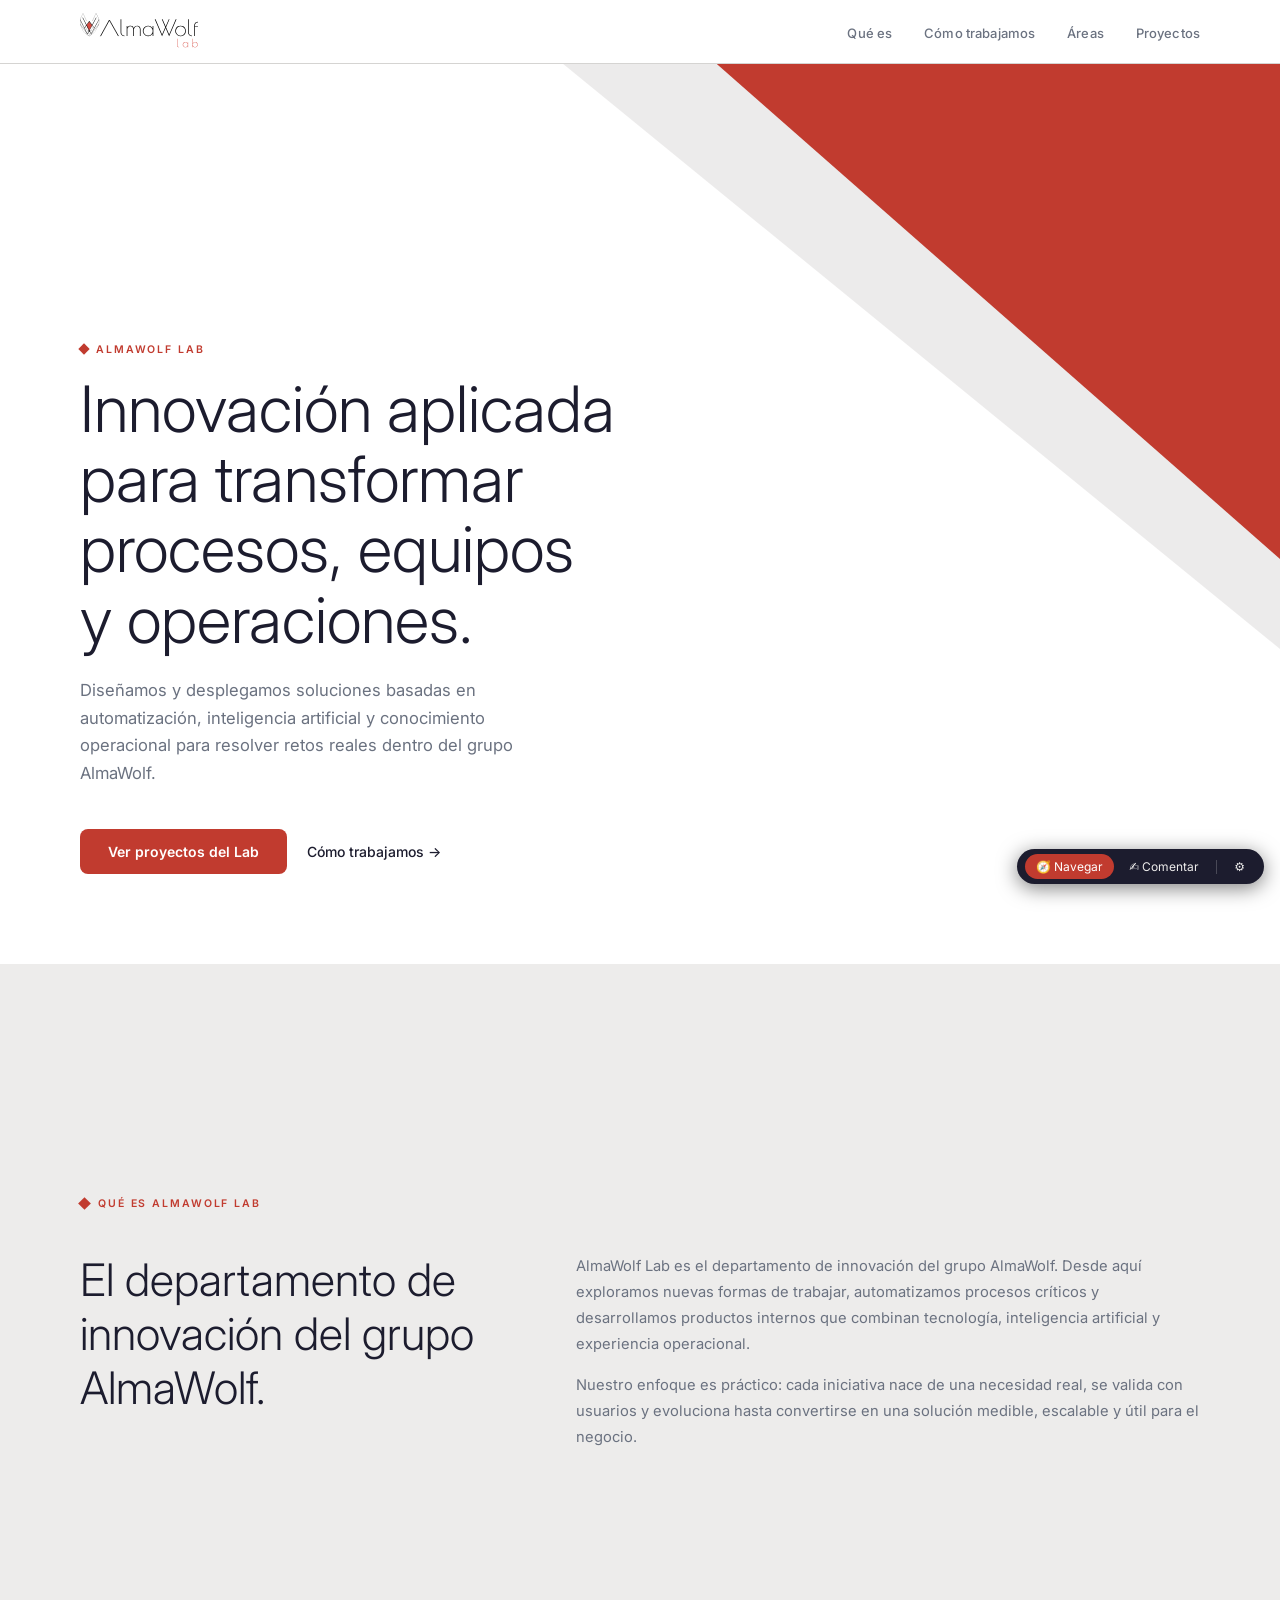
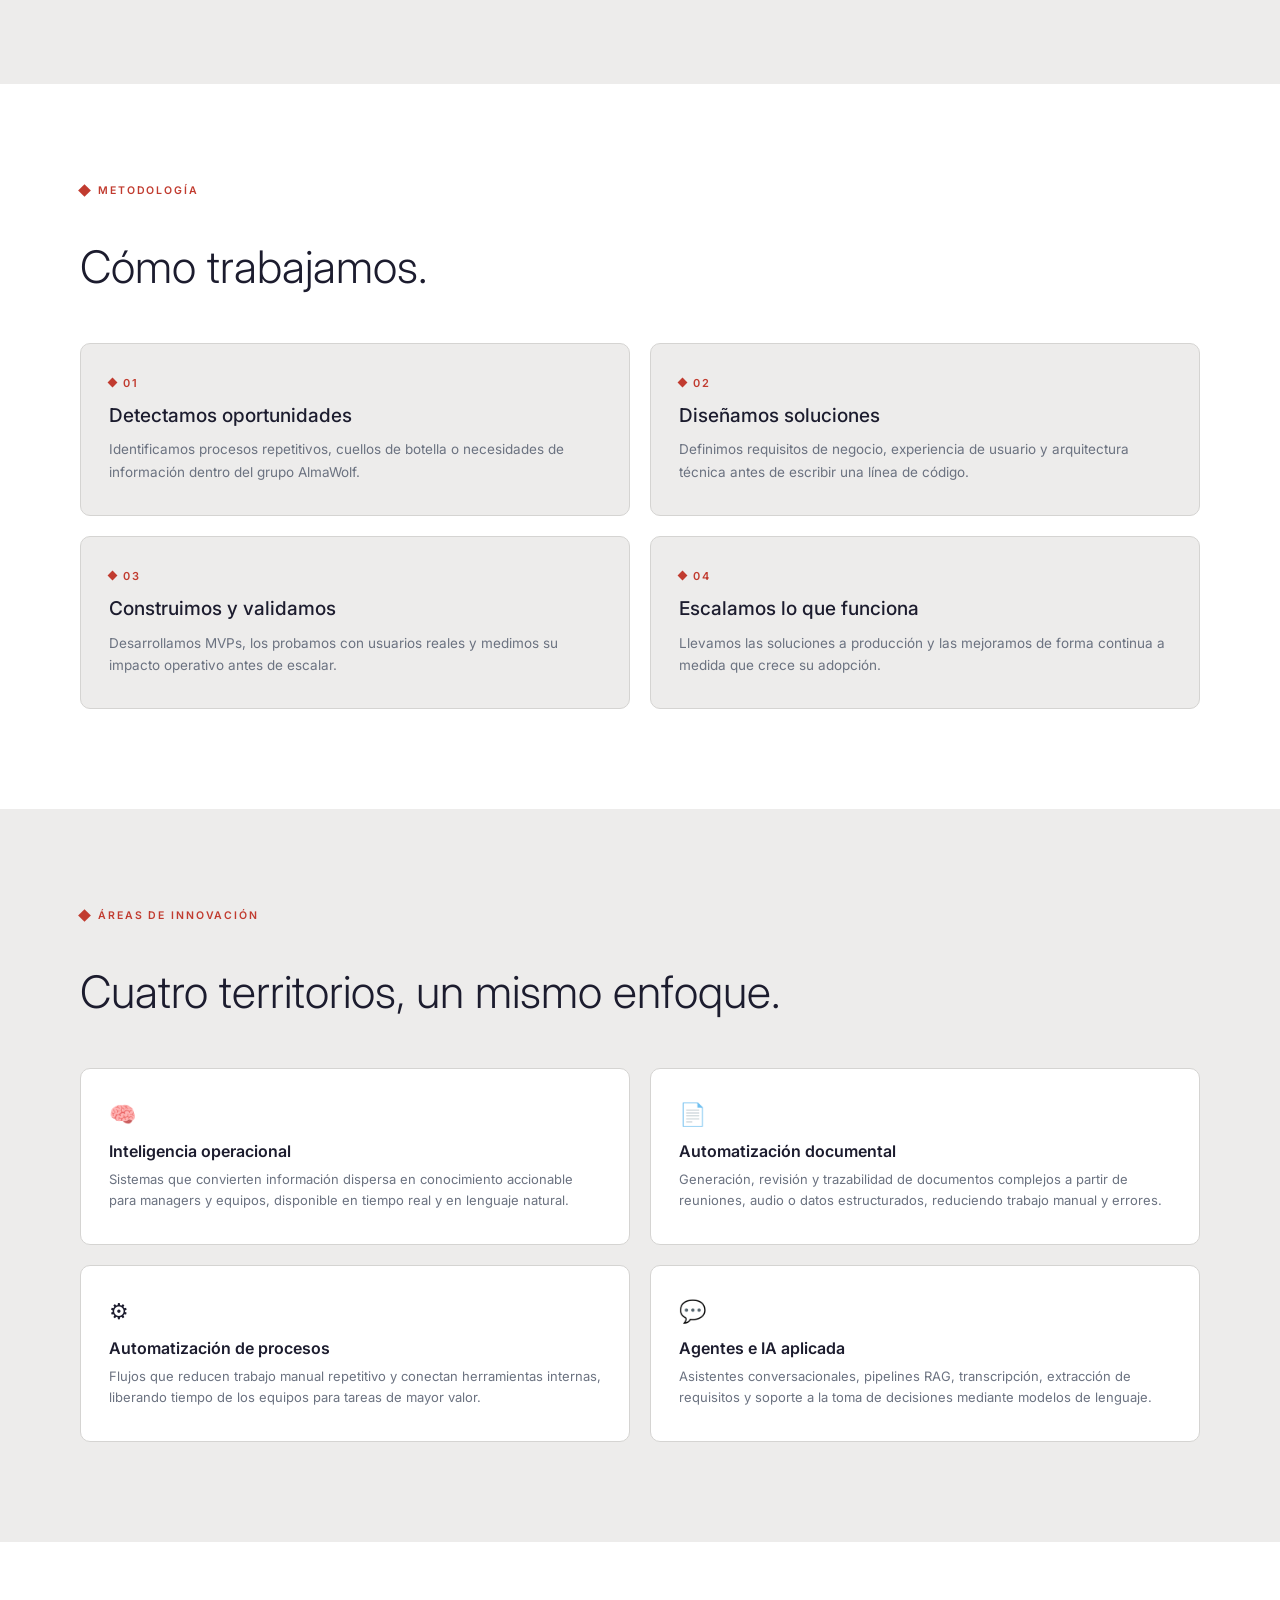
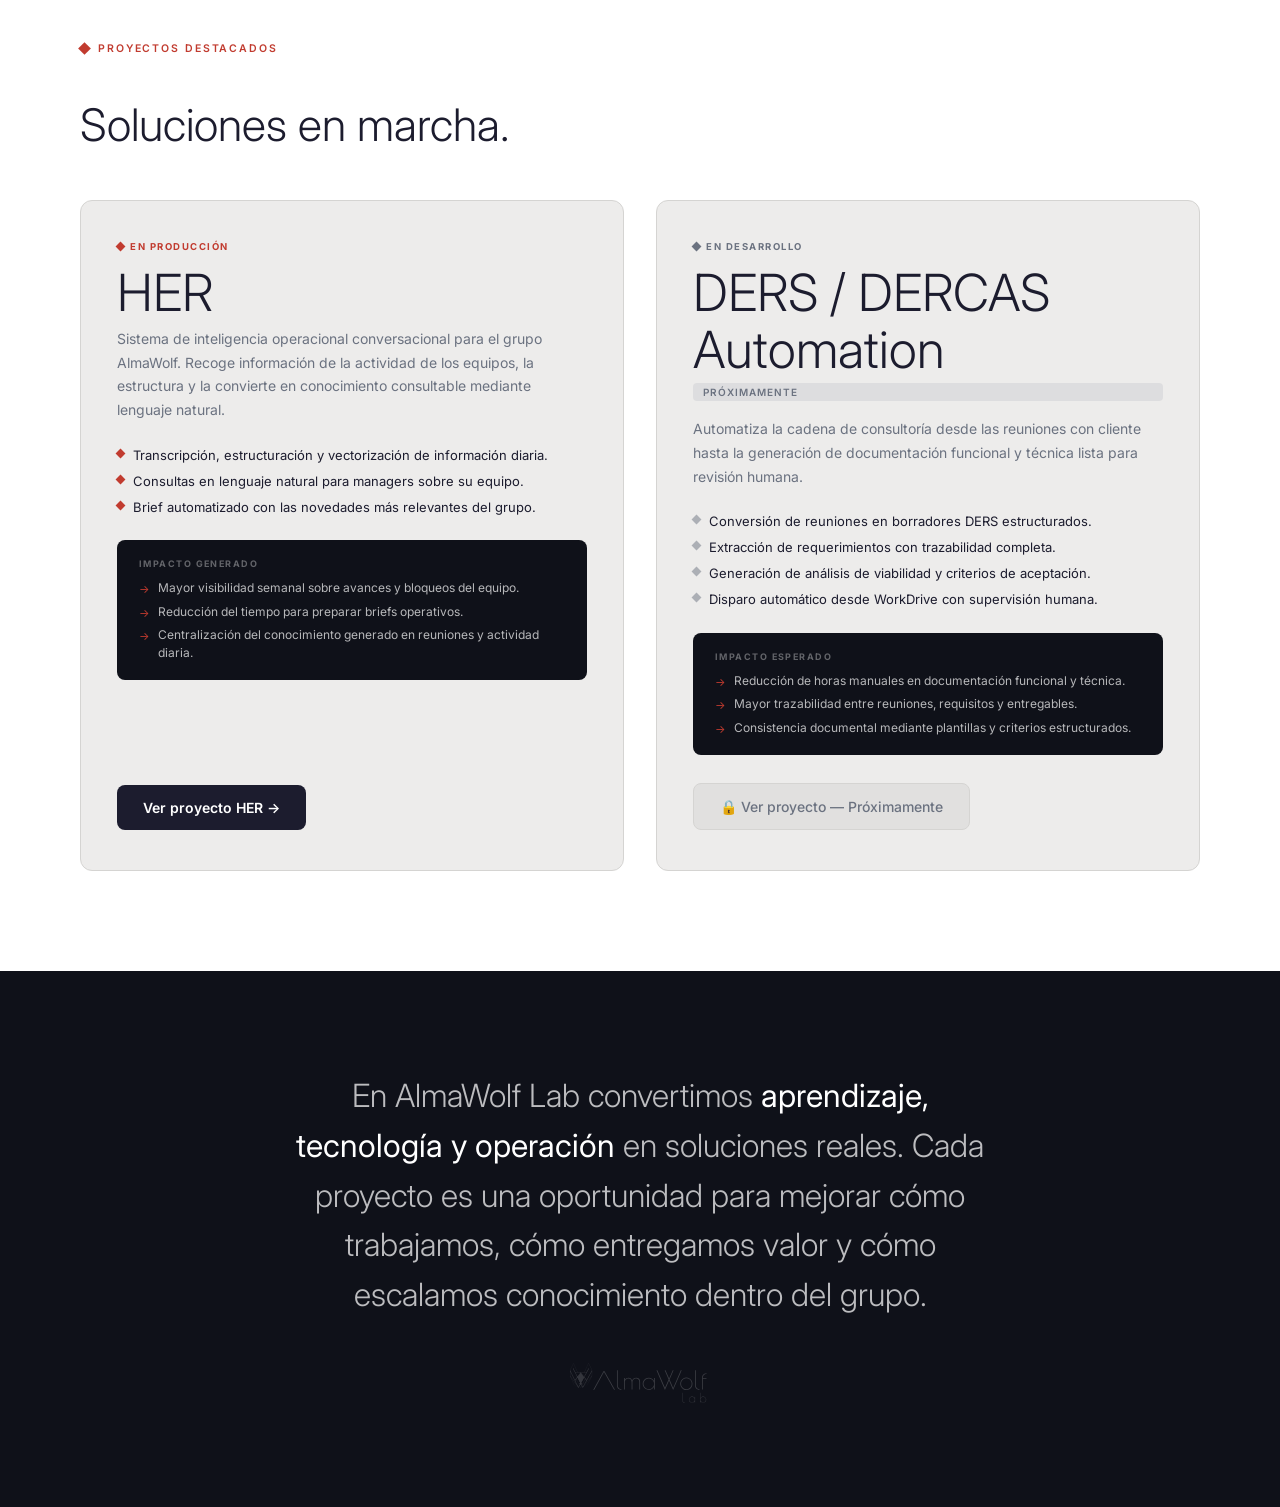
==== index.html @ f8684233 "feat: initial AlmaWolf Lab web — landing + Proyecto HER vertical Landing pública (index.html) con ga" ====
<!DOCTYPE html>
<html lang="es">
<head>
<meta charset="UTF-8">
<meta name="viewport" content="width=device-width, initial-scale=1.0">
<meta name="robots" content="noindex, nofollow">
<title>AlmaWolf Lab — Innovación aplicada, automatización e IA</title>
<meta name="description" content="AlmaWolf Lab es el espacio de innovación aplicada del grupo AlmaWolf, donde desarrollamos soluciones de automatización, inteligencia artificial e inteligencia operacional para resolver retos reales de negocio.">
<link rel="preconnect" href="https://fonts.googleapis.com">
<link rel="preconnect" href="https://fonts.gstatic.com" crossorigin>
<link href="https://fonts.googleapis.com/css2?family=Inter:wght@300;400;500;600;700;800&display=swap" rel="stylesheet">
<style>
*{margin:0;padding:0;box-sizing:border-box}
html{scroll-behavior:smooth}
:root{
  --red:#C13B2F;
  --navy:#1C1C2E;
  --bg:#EDECEB;
  --white:#FFFFFF;
  --gray:#6B7280;
  --dark:#0F1119;
  --border:#D5D4D2;
  --f:'Inter',system-ui,sans-serif;
}
body{font-family:var(--f);color:var(--navy);background:var(--white)}

/* ── NAV ── */
.site-nav{
  position:sticky;top:0;z-index:100;
  background:rgba(255,255,255,.92);backdrop-filter:blur(10px);
  -webkit-backdrop-filter:blur(10px);
  border-bottom:1px solid var(--border);
  padding:0 80px;height:64px;
  display:flex;align-items:center;justify-content:space-between;
}
.nav-brand{display:flex;align-items:center;gap:0;text-decoration:none}
.nav-links{display:flex;gap:32px;list-style:none}
.nav-links a{
  font-size:13px;color:var(--gray);text-decoration:none;
  font-weight:500;transition:color .15s;letter-spacing:.01em;
}
.nav-links a:hover{color:var(--navy)}

/* ── SECTIONS BASE ── */
section{position:relative;overflow:hidden}
.bg-l{background:var(--bg)}
.bg-w{background:var(--white)}
.bg-d{background:var(--dark)}

/* ── SECTION LABEL ── */
.sec-lbl{
  display:flex;align-items:center;gap:9px;
  font-size:10.5px;font-weight:600;letter-spacing:.18em;
  text-transform:uppercase;color:var(--red);margin-bottom:44px;
}
.sec-lbl .d{width:9px;height:9px;background:var(--red);transform:rotate(45deg);flex-shrink:0}
.sec-lbl.plain{color:var(--gray)}
.sec-lbl.plain .d{background:var(--gray)}

/* ── HERO ── */
#hero{
  height:100vh;min-height:640px;background:var(--white);
  display:flex;flex-direction:column;justify-content:flex-end;
  padding:0 0 90px 80px;
}
.hero-bg{position:absolute;inset:0;pointer-events:none;overflow:hidden}
.port-red{
  position:absolute;top:0;right:0;width:44%;height:55%;
  background:var(--red);clip-path:polygon(100% 0,0 0,100% 100%);
}
.port-gray{
  position:absolute;top:0;right:0;width:56%;height:65%;
  background:#C8C7C5;opacity:.35;clip-path:polygon(100% 0,0 0,100% 100%);
}
.hero-content{position:relative;z-index:1;max-width:640px}
.hero-pre{
  display:flex;align-items:center;gap:8px;
  font-size:10.5px;font-weight:600;letter-spacing:.18em;
  text-transform:uppercase;color:var(--red);margin-bottom:18px;
}
.hero-pre .d{width:8px;height:8px;background:var(--red);transform:rotate(45deg)}
.hero-title{
  font-size:clamp(36px,5vw,72px);font-weight:300;color:var(--navy);
  line-height:1.1;margin-bottom:22px;
}
.hero-body{
  font-size:clamp(14px,1.3vw,17px);color:var(--gray);
  line-height:1.65;max-width:500px;margin-bottom:42px;
}
.hero-ctas{display:flex;gap:20px;align-items:center;flex-wrap:wrap}
.btn-primary{
  background:var(--red);color:#fff;border:none;border-radius:8px;
  padding:14px 28px;font-size:14px;font-weight:600;cursor:pointer;
  font-family:var(--f);text-decoration:none;transition:filter .15s;
  display:inline-block;
}
.btn-primary:hover{filter:brightness(1.1)}
.btn-secondary{
  font-size:14px;color:var(--navy);text-decoration:none;font-weight:500;
  transition:color .15s;
}
.btn-secondary:hover{color:var(--red)}

/* ── QUÉ ES ── */
#que-es{padding:100px 80px;min-height:80vh;display:flex;flex-direction:column;justify-content:center}
.two-col{display:grid;grid-template-columns:2fr 3fr;gap:80px;align-items:start}
.col-h{font-size:clamp(28px,3.5vw,50px);font-weight:300;line-height:1.2;color:var(--navy)}
.col-body{font-size:clamp(14px,1.15vw,16px);color:var(--gray);line-height:1.75}
.col-body p+p{margin-top:16px}

/* ── CÓMO ── */
#como{padding:100px 80px;min-height:80vh;display:flex;flex-direction:column;justify-content:center}
.section-title{font-size:clamp(28px,3.5vw,50px);font-weight:300;line-height:1.2;color:var(--navy);margin-bottom:48px}
.steps-grid{display:grid;grid-template-columns:1fr 1fr;gap:20px}
.step{background:var(--bg);border-radius:10px;padding:32px 28px;border:1px solid var(--border)}
.step-n{
  font-size:11px;font-weight:600;letter-spacing:.15em;color:var(--red);
  margin-bottom:14px;display:flex;align-items:center;gap:7px;
}
.step-n .d{width:7px;height:7px;background:var(--red);transform:rotate(45deg)}
.step-title{font-size:19px;font-weight:500;color:var(--navy);margin-bottom:10px;line-height:1.3}
.step-body{font-size:13.5px;color:var(--gray);line-height:1.65}

/* ── ÁREAS ── */
#areas{padding:100px 80px;min-height:80vh;display:flex;flex-direction:column;justify-content:center}
.areas-grid{display:grid;grid-template-columns:1fr 1fr;gap:20px}
.area-card{background:var(--white);border-radius:10px;padding:32px 28px;border:1px solid var(--border)}
.area-icon{font-size:22px;margin-bottom:14px;display:block}
.area-title{font-size:16px;font-weight:600;color:var(--navy);margin-bottom:8px}
.area-body{font-size:13px;color:var(--gray);line-height:1.65}

/* ── PROYECTOS ── */
#proyectos{padding:100px 80px;min-height:80vh;display:flex;flex-direction:column;justify-content:center}
.proj-grid{display:grid;grid-template-columns:1fr 1fr;gap:32px}
.proj-card{
  background:var(--bg);border-radius:12px;padding:40px 36px;
  border:1px solid var(--border);display:flex;flex-direction:column;
}
.proj-badge{
  display:inline-flex;align-items:center;gap:6px;
  font-size:9.5px;letter-spacing:.16em;text-transform:uppercase;
  font-weight:700;color:var(--red);margin-bottom:12px;
}
.proj-badge .d{width:7px;height:7px;background:var(--red);transform:rotate(45deg)}
.proj-badge.soon{color:var(--gray)}
.proj-badge.soon .d{background:var(--gray)}
.proj-name{font-size:clamp(30px,4vw,52px);font-weight:300;color:var(--navy);line-height:1.1;margin-bottom:6px}
.proj-soon-pill{
  display:inline-block;background:rgba(107,114,128,.12);
  border-radius:4px;padding:3px 10px;font-size:10px;letter-spacing:.1em;
  text-transform:uppercase;color:var(--gray);font-weight:600;
  margin-bottom:16px;
}
.proj-desc{font-size:14px;color:var(--gray);line-height:1.7;margin-bottom:24px}
.proj-pts{list-style:none;margin-bottom:24px;display:flex;flex-direction:column;gap:7px}
.proj-pts li{
  display:flex;align-items:flex-start;gap:9px;
  font-size:13px;color:var(--navy);line-height:1.45;
}
.proj-pts li::before{
  content:'';display:block;width:7px;height:7px;min-width:7px;
  background:var(--red);transform:rotate(45deg);margin-top:4px;
}
.proj-pts.gray li::before{background:rgba(107,114,128,.5)}
.proj-impact{
  background:var(--dark);border-radius:8px;padding:18px 22px;margin-bottom:28px;
}
.proj-impact-lbl{
  font-size:9px;letter-spacing:.16em;text-transform:uppercase;
  color:rgba(255,255,255,.35);font-weight:700;margin-bottom:10px;
}
.proj-impact ul{list-style:none;display:flex;flex-direction:column;gap:5px}
.proj-impact li{
  font-size:12px;color:rgba(255,255,255,.7);line-height:1.5;
  display:flex;gap:8px;align-items:flex-start;
}
.proj-impact li::before{content:'→';color:var(--red);flex-shrink:0;font-size:11px;margin-top:2px}
.proj-cta{margin-top:auto}
.proj-btn{
  display:inline-block;background:var(--navy);color:#fff;
  text-decoration:none;border-radius:8px;padding:14px 26px;
  font-size:14px;font-weight:600;transition:background .15s;
}
.proj-btn:hover{background:var(--red)}
.proj-btn-soon{
  display:inline-flex;align-items:center;gap:8px;
  background:rgba(0,0,0,.05);border-radius:8px;padding:14px 26px;
  font-size:14px;color:var(--gray);font-weight:500;cursor:default;
  border:1px solid var(--border);
}

/* ── CIERRE ── */
#cierre{
  padding:100px 120px;min-height:50vh;
  display:flex;flex-direction:column;
  align-items:center;justify-content:center;text-align:center;
}
.cierre-body{
  font-size:clamp(18px,2.5vw,32px);font-weight:300;
  color:rgba(255,255,255,.72);line-height:1.55;max-width:720px;
  margin-bottom:44px;
}
.cierre-body strong{color:#fff;font-weight:400}
</style>
</head>
<body>

<div id="content">

  <!-- NAV -->
  <nav class="site-nav">
    <a href="#hero" class="nav-brand">
      <img src="Logo-AlmawolfLab.svg" alt="AlmaWolf Lab" height="38" style="display:block">
    </a>
    <ul class="nav-links">
      <li><a href="#que-es">Qué es</a></li>
      <li><a href="#como">Cómo trabajamos</a></li>
      <li><a href="#areas">Áreas</a></li>
      <li><a href="#proyectos">Proyectos</a></li>
    </ul>
  </nav>

  <!-- ── HERO ── -->
  <section id="hero">
    <div class="hero-bg">
      <div class="port-gray"></div>
      <div class="port-red"></div>
    </div>
    <div class="hero-content">
      <div class="hero-pre">
        <span class="d"></span>
        AlmaWolf Lab
      </div>
      <h1 class="hero-title">Innovación aplicada<br>para transformar<br>procesos, equipos<br>y operaciones.</h1>
      <p class="hero-body">Diseñamos y desplegamos soluciones basadas en automatización, inteligencia artificial y conocimiento operacional para resolver retos reales dentro del grupo AlmaWolf.</p>
      <div class="hero-ctas">
        <a href="#proyectos" class="btn-primary">Ver proyectos del Lab</a>
        <a href="#como" class="btn-secondary">Cómo trabajamos →</a>
      </div>
    </div>
  </section>

  <!-- ── QUÉ ES ── -->
  <section id="que-es" class="bg-l">
    <div class="sec-lbl"><span class="d"></span>Qué es AlmaWolf Lab</div>
    <div class="two-col">
      <div>
        <h2 class="col-h">El departamento de innovación del grupo AlmaWolf.</h2>
      </div>
      <div class="col-body">
        <p>AlmaWolf Lab es el departamento de innovación del grupo AlmaWolf. Desde aquí exploramos nuevas formas de trabajar, automatizamos procesos críticos y desarrollamos productos internos que combinan tecnología, inteligencia artificial y experiencia operacional.</p>
        <p>Nuestro enfoque es práctico: cada iniciativa nace de una necesidad real, se valida con usuarios y evoluciona hasta convertirse en una solución medible, escalable y útil para el negocio.</p>
      </div>
    </div>
  </section>

  <!-- ── CÓMO TRABAJAMOS ── -->
  <section id="como" class="bg-w">
    <div class="sec-lbl"><span class="d"></span>Metodología</div>
    <h2 class="section-title">Cómo trabajamos.</h2>
    <div class="steps-grid">
      <div class="step">
        <div class="step-n"><span class="d"></span>01</div>
        <div class="step-title">Detectamos oportunidades</div>
        <div class="step-body">Identificamos procesos repetitivos, cuellos de botella o necesidades de información dentro del grupo AlmaWolf.</div>
      </div>
      <div class="step">
        <div class="step-n"><span class="d"></span>02</div>
        <div class="step-title">Diseñamos soluciones</div>
        <div class="step-body">Definimos requisitos de negocio, experiencia de usuario y arquitectura técnica antes de escribir una línea de código.</div>
      </div>
      <div class="step">
        <div class="step-n"><span class="d"></span>03</div>
        <div class="step-title">Construimos y validamos</div>
        <div class="step-body">Desarrollamos MVPs, los probamos con usuarios reales y medimos su impacto operativo antes de escalar.</div>
      </div>
      <div class="step">
        <div class="step-n"><span class="d"></span>04</div>
        <div class="step-title">Escalamos lo que funciona</div>
        <div class="step-body">Llevamos las soluciones a producción y las mejoramos de forma continua a medida que crece su adopción.</div>
      </div>
    </div>
  </section>

  <!-- ── ÁREAS ── -->
  <section id="areas" class="bg-l">
    <div class="sec-lbl"><span class="d"></span>Áreas de innovación</div>
    <h2 class="section-title">Cuatro territorios, un mismo enfoque.</h2>
    <div class="areas-grid">
      <div class="area-card">
        <span class="area-icon">🧠</span>
        <div class="area-title">Inteligencia operacional</div>
        <div class="area-body">Sistemas que convierten información dispersa en conocimiento accionable para managers y equipos, disponible en tiempo real y en lenguaje natural.</div>
      </div>
      <div class="area-card">
        <span class="area-icon">📄</span>
        <div class="area-title">Automatización documental</div>
        <div class="area-body">Generación, revisión y trazabilidad de documentos complejos a partir de reuniones, audio o datos estructurados, reduciendo trabajo manual y errores.</div>
      </div>
      <div class="area-card">
        <span class="area-icon">⚙️</span>
        <div class="area-title">Automatización de procesos</div>
        <div class="area-body">Flujos que reducen trabajo manual repetitivo y conectan herramientas internas, liberando tiempo de los equipos para tareas de mayor valor.</div>
      </div>
      <div class="area-card">
        <span class="area-icon">💬</span>
        <div class="area-title">Agentes e IA aplicada</div>
        <div class="area-body">Asistentes conversacionales, pipelines RAG, transcripción, extracción de requisitos y soporte a la toma de decisiones mediante modelos de lenguaje.</div>
      </div>
    </div>
  </section>

  <!-- ── PROYECTOS ── -->
  <section id="proyectos" class="bg-w">
    <div class="sec-lbl"><span class="d"></span>Proyectos destacados</div>
    <h2 class="section-title">Soluciones en marcha.</h2>
    <div class="proj-grid">

      <!-- HER -->
      <div class="proj-card">
        <div class="proj-badge"><span class="d"></span>En producción</div>
        <div class="proj-name">HER</div>
        <p class="proj-desc">Sistema de inteligencia operacional conversacional para el grupo AlmaWolf. Recoge información de la actividad de los equipos, la estructura y la convierte en conocimiento consultable mediante lenguaje natural.</p>
        <ul class="proj-pts">
          <li>Transcripción, estructuración y vectorización de información diaria.</li>
          <li>Consultas en lenguaje natural para managers sobre su equipo.</li>
          <li>Brief automatizado con las novedades más relevantes del grupo.</li>
        </ul>
        <div class="proj-impact">
          <div class="proj-impact-lbl">Impacto generado</div>
          <ul>
            <li>Mayor visibilidad semanal sobre avances y bloqueos del equipo.</li>
            <li>Reducción del tiempo para preparar briefs operativos.</li>
            <li>Centralización del conocimiento generado en reuniones y actividad diaria.</li>
          </ul>
        </div>
        <div class="proj-cta">
          <a href="her/index.html" class="proj-btn">Ver proyecto HER →</a>
        </div>
      </div>

      <!-- DERS / DERCAS -->
      <div class="proj-card">
        <div class="proj-badge soon"><span class="d"></span>En desarrollo</div>
        <div class="proj-name">DERS / DERCAS<br>Automation</div>
        <div class="proj-soon-pill">Próximamente</div>
        <p class="proj-desc">Automatiza la cadena de consultoría desde las reuniones con cliente hasta la generación de documentación funcional y técnica lista para revisión humana.</p>
        <ul class="proj-pts gray">
          <li>Conversión de reuniones en borradores DERS estructurados.</li>
          <li>Extracción de requerimientos con trazabilidad completa.</li>
          <li>Generación de análisis de viabilidad y criterios de aceptación.</li>
          <li>Disparo automático desde WorkDrive con supervisión humana.</li>
        </ul>
        <div class="proj-impact">
          <div class="proj-impact-lbl">Impacto esperado</div>
          <ul>
            <li>Reducción de horas manuales en documentación funcional y técnica.</li>
            <li>Mayor trazabilidad entre reuniones, requisitos y entregables.</li>
            <li>Consistencia documental mediante plantillas y criterios estructurados.</li>
          </ul>
        </div>
        <div class="proj-cta">
          <div class="proj-btn-soon">🔒 Ver proyecto — Próximamente</div>
        </div>
      </div>

    </div>
  </section>

  <!-- ── CIERRE ── -->
  <section id="cierre" class="bg-d">
    <p class="cierre-body">En AlmaWolf Lab convertimos <strong>aprendizaje, tecnología y operación</strong> en soluciones reales. Cada proyecto es una oportunidad para mejorar cómo trabajamos, cómo entregamos valor y cómo escalamos conocimiento dentro del grupo.</p>
    <img src="Logo-AlmawolfLab.svg" alt="AlmaWolf Lab" height="44" style="display:block;opacity:.18;filter:brightness(0) invert(1)">
  </section>

</div><!-- /content -->

<script>
window.WEB_REVIEW_CONFIG = {
  projectName: 'almawolf-lab',
  webhookUrl:  'https://script.google.com/macros/s/AKfycbwGmCZuXhhiIouB6WdBPIkzJzDc285nZU1WpjMD97XREULjVtYdig4VHFmfdjSSFaN8/exec',
  brandColor:  '#C13B2F'
};
</script>
<script src="web-review-mode.js"></script>
</body>
</html>
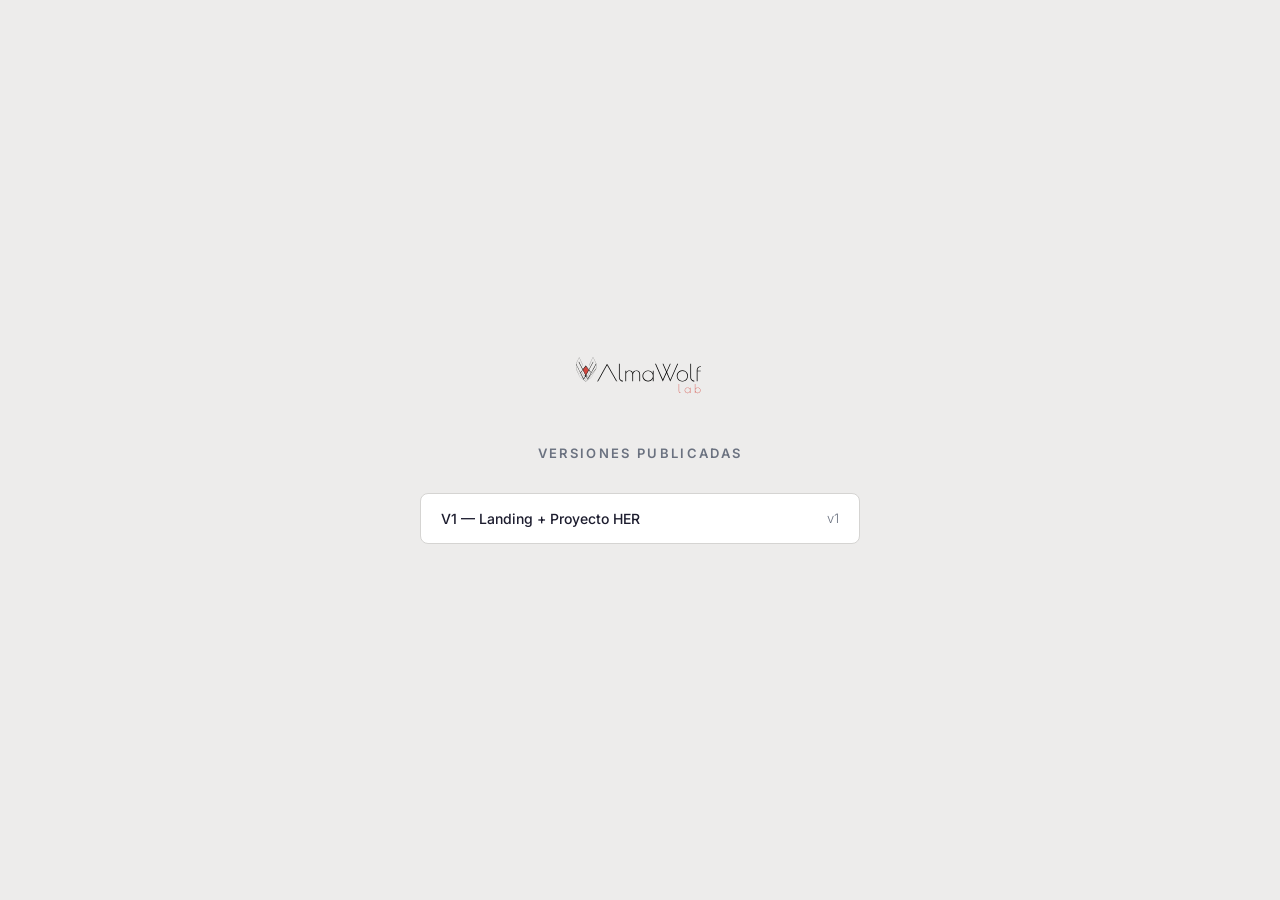
==== commit 1b4aa820: "chore: add versioning structure (v1/), README and robots.txt Moves all content to v1/ following the " ====
--- a/index.html
+++ b/index.html
@@ -4,384 +4,34 @@
 <meta charset="UTF-8">
 <meta name="viewport" content="width=device-width, initial-scale=1.0">
 <meta name="robots" content="noindex, nofollow">
-<title>AlmaWolf Lab — Innovación aplicada, automatización e IA</title>
-<meta name="description" content="AlmaWolf Lab es el espacio de innovación aplicada del grupo AlmaWolf, donde desarrollamos soluciones de automatización, inteligencia artificial e inteligencia operacional para resolver retos reales de negocio.">
+<title>AlmaWolf Lab — Versiones</title>
 <link rel="preconnect" href="https://fonts.googleapis.com">
-<link rel="preconnect" href="https://fonts.gstatic.com" crossorigin>
-<link href="https://fonts.googleapis.com/css2?family=Inter:wght@300;400;500;600;700;800&display=swap" rel="stylesheet">
+<link href="https://fonts.googleapis.com/css2?family=Inter:wght@300;400;500;600&display=swap" rel="stylesheet">
 <style>
 *{margin:0;padding:0;box-sizing:border-box}
-html{scroll-behavior:smooth}
-:root{
-  --red:#C13B2F;
-  --navy:#1C1C2E;
-  --bg:#EDECEB;
-  --white:#FFFFFF;
-  --gray:#6B7280;
-  --dark:#0F1119;
-  --border:#D5D4D2;
-  --f:'Inter',system-ui,sans-serif;
+body{font-family:'Inter',system-ui,sans-serif;background:#EDECEB;color:#1C1C2E;min-height:100vh;display:flex;flex-direction:column;justify-content:center;align-items:center;padding:48px 24px}
+.logo{margin-bottom:48px}
+.logo img{display:block;height:40px}
+h1{font-size:13px;font-weight:600;letter-spacing:.18em;text-transform:uppercase;color:#6B7280;margin-bottom:32px}
+.list{list-style:none;display:flex;flex-direction:column;gap:12px;width:100%;max-width:440px}
+.list a{
+  display:flex;justify-content:space-between;align-items:center;
+  background:#fff;border:1px solid #D5D4D2;border-radius:8px;
+  padding:16px 20px;text-decoration:none;color:#1C1C2E;
+  font-size:14px;font-weight:500;transition:border-color .15s;
 }
-body{font-family:var(--f);color:var(--navy);background:var(--white)}
-
-/* ── NAV ── */
-.site-nav{
-  position:sticky;top:0;z-index:100;
-  background:rgba(255,255,255,.92);backdrop-filter:blur(10px);
-  -webkit-backdrop-filter:blur(10px);
-  border-bottom:1px solid var(--border);
-  padding:0 80px;height:64px;
-  display:flex;align-items:center;justify-content:space-between;
-}
-.nav-brand{display:flex;align-items:center;gap:0;text-decoration:none}
-.nav-links{display:flex;gap:32px;list-style:none}
-.nav-links a{
-  font-size:13px;color:var(--gray);text-decoration:none;
-  font-weight:500;transition:color .15s;letter-spacing:.01em;
-}
-.nav-links a:hover{color:var(--navy)}
-
-/* ── SECTIONS BASE ── */
-section{position:relative;overflow:hidden}
-.bg-l{background:var(--bg)}
-.bg-w{background:var(--white)}
-.bg-d{background:var(--dark)}
-
-/* ── SECTION LABEL ── */
-.sec-lbl{
-  display:flex;align-items:center;gap:9px;
-  font-size:10.5px;font-weight:600;letter-spacing:.18em;
-  text-transform:uppercase;color:var(--red);margin-bottom:44px;
-}
-.sec-lbl .d{width:9px;height:9px;background:var(--red);transform:rotate(45deg);flex-shrink:0}
-.sec-lbl.plain{color:var(--gray)}
-.sec-lbl.plain .d{background:var(--gray)}
-
-/* ── HERO ── */
-#hero{
-  height:100vh;min-height:640px;background:var(--white);
-  display:flex;flex-direction:column;justify-content:flex-end;
-  padding:0 0 90px 80px;
-}
-.hero-bg{position:absolute;inset:0;pointer-events:none;overflow:hidden}
-.port-red{
-  position:absolute;top:0;right:0;width:44%;height:55%;
-  background:var(--red);clip-path:polygon(100% 0,0 0,100% 100%);
-}
-.port-gray{
-  position:absolute;top:0;right:0;width:56%;height:65%;
-  background:#C8C7C5;opacity:.35;clip-path:polygon(100% 0,0 0,100% 100%);
-}
-.hero-content{position:relative;z-index:1;max-width:640px}
-.hero-pre{
-  display:flex;align-items:center;gap:8px;
-  font-size:10.5px;font-weight:600;letter-spacing:.18em;
-  text-transform:uppercase;color:var(--red);margin-bottom:18px;
-}
-.hero-pre .d{width:8px;height:8px;background:var(--red);transform:rotate(45deg)}
-.hero-title{
-  font-size:clamp(36px,5vw,72px);font-weight:300;color:var(--navy);
-  line-height:1.1;margin-bottom:22px;
-}
-.hero-body{
-  font-size:clamp(14px,1.3vw,17px);color:var(--gray);
-  line-height:1.65;max-width:500px;margin-bottom:42px;
-}
-.hero-ctas{display:flex;gap:20px;align-items:center;flex-wrap:wrap}
-.btn-primary{
-  background:var(--red);color:#fff;border:none;border-radius:8px;
-  padding:14px 28px;font-size:14px;font-weight:600;cursor:pointer;
-  font-family:var(--f);text-decoration:none;transition:filter .15s;
-  display:inline-block;
-}
-.btn-primary:hover{filter:brightness(1.1)}
-.btn-secondary{
-  font-size:14px;color:var(--navy);text-decoration:none;font-weight:500;
-  transition:color .15s;
-}
-.btn-secondary:hover{color:var(--red)}
-
-/* ── QUÉ ES ── */
-#que-es{padding:100px 80px;min-height:80vh;display:flex;flex-direction:column;justify-content:center}
-.two-col{display:grid;grid-template-columns:2fr 3fr;gap:80px;align-items:start}
-.col-h{font-size:clamp(28px,3.5vw,50px);font-weight:300;line-height:1.2;color:var(--navy)}
-.col-body{font-size:clamp(14px,1.15vw,16px);color:var(--gray);line-height:1.75}
-.col-body p+p{margin-top:16px}
-
-/* ── CÓMO ── */
-#como{padding:100px 80px;min-height:80vh;display:flex;flex-direction:column;justify-content:center}
-.section-title{font-size:clamp(28px,3.5vw,50px);font-weight:300;line-height:1.2;color:var(--navy);margin-bottom:48px}
-.steps-grid{display:grid;grid-template-columns:1fr 1fr;gap:20px}
-.step{background:var(--bg);border-radius:10px;padding:32px 28px;border:1px solid var(--border)}
-.step-n{
-  font-size:11px;font-weight:600;letter-spacing:.15em;color:var(--red);
-  margin-bottom:14px;display:flex;align-items:center;gap:7px;
-}
-.step-n .d{width:7px;height:7px;background:var(--red);transform:rotate(45deg)}
-.step-title{font-size:19px;font-weight:500;color:var(--navy);margin-bottom:10px;line-height:1.3}
-.step-body{font-size:13.5px;color:var(--gray);line-height:1.65}
-
-/* ── ÁREAS ── */
-#areas{padding:100px 80px;min-height:80vh;display:flex;flex-direction:column;justify-content:center}
-.areas-grid{display:grid;grid-template-columns:1fr 1fr;gap:20px}
-.area-card{background:var(--white);border-radius:10px;padding:32px 28px;border:1px solid var(--border)}
-.area-icon{font-size:22px;margin-bottom:14px;display:block}
-.area-title{font-size:16px;font-weight:600;color:var(--navy);margin-bottom:8px}
-.area-body{font-size:13px;color:var(--gray);line-height:1.65}
-
-/* ── PROYECTOS ── */
-#proyectos{padding:100px 80px;min-height:80vh;display:flex;flex-direction:column;justify-content:center}
-.proj-grid{display:grid;grid-template-columns:1fr 1fr;gap:32px}
-.proj-card{
-  background:var(--bg);border-radius:12px;padding:40px 36px;
-  border:1px solid var(--border);display:flex;flex-direction:column;
-}
-.proj-badge{
-  display:inline-flex;align-items:center;gap:6px;
-  font-size:9.5px;letter-spacing:.16em;text-transform:uppercase;
-  font-weight:700;color:var(--red);margin-bottom:12px;
-}
-.proj-badge .d{width:7px;height:7px;background:var(--red);transform:rotate(45deg)}
-.proj-badge.soon{color:var(--gray)}
-.proj-badge.soon .d{background:var(--gray)}
-.proj-name{font-size:clamp(30px,4vw,52px);font-weight:300;color:var(--navy);line-height:1.1;margin-bottom:6px}
-.proj-soon-pill{
-  display:inline-block;background:rgba(107,114,128,.12);
-  border-radius:4px;padding:3px 10px;font-size:10px;letter-spacing:.1em;
-  text-transform:uppercase;color:var(--gray);font-weight:600;
-  margin-bottom:16px;
-}
-.proj-desc{font-size:14px;color:var(--gray);line-height:1.7;margin-bottom:24px}
-.proj-pts{list-style:none;margin-bottom:24px;display:flex;flex-direction:column;gap:7px}
-.proj-pts li{
-  display:flex;align-items:flex-start;gap:9px;
-  font-size:13px;color:var(--navy);line-height:1.45;
-}
-.proj-pts li::before{
-  content:'';display:block;width:7px;height:7px;min-width:7px;
-  background:var(--red);transform:rotate(45deg);margin-top:4px;
-}
-.proj-pts.gray li::before{background:rgba(107,114,128,.5)}
-.proj-impact{
-  background:var(--dark);border-radius:8px;padding:18px 22px;margin-bottom:28px;
-}
-.proj-impact-lbl{
-  font-size:9px;letter-spacing:.16em;text-transform:uppercase;
-  color:rgba(255,255,255,.35);font-weight:700;margin-bottom:10px;
-}
-.proj-impact ul{list-style:none;display:flex;flex-direction:column;gap:5px}
-.proj-impact li{
-  font-size:12px;color:rgba(255,255,255,.7);line-height:1.5;
-  display:flex;gap:8px;align-items:flex-start;
-}
-.proj-impact li::before{content:'→';color:var(--red);flex-shrink:0;font-size:11px;margin-top:2px}
-.proj-cta{margin-top:auto}
-.proj-btn{
-  display:inline-block;background:var(--navy);color:#fff;
-  text-decoration:none;border-radius:8px;padding:14px 26px;
-  font-size:14px;font-weight:600;transition:background .15s;
-}
-.proj-btn:hover{background:var(--red)}
-.proj-btn-soon{
-  display:inline-flex;align-items:center;gap:8px;
-  background:rgba(0,0,0,.05);border-radius:8px;padding:14px 26px;
-  font-size:14px;color:var(--gray);font-weight:500;cursor:default;
-  border:1px solid var(--border);
-}
-
-/* ── CIERRE ── */
-#cierre{
-  padding:100px 120px;min-height:50vh;
-  display:flex;flex-direction:column;
-  align-items:center;justify-content:center;text-align:center;
-}
-.cierre-body{
-  font-size:clamp(18px,2.5vw,32px);font-weight:300;
-  color:rgba(255,255,255,.72);line-height:1.55;max-width:720px;
-  margin-bottom:44px;
-}
-.cierre-body strong{color:#fff;font-weight:400}
+.list a:hover{border-color:#C13B2F}
+.list a .v{font-weight:300;color:#6B7280;font-size:13px}
+.list a.archived{opacity:.6}
 </style>
 </head>
 <body>
-
-<div id="content">
-
-  <!-- NAV -->
-  <nav class="site-nav">
-    <a href="#hero" class="nav-brand">
-      <img src="Logo-AlmawolfLab.svg" alt="AlmaWolf Lab" height="38" style="display:block">
-    </a>
-    <ul class="nav-links">
-      <li><a href="#que-es">Qué es</a></li>
-      <li><a href="#como">Cómo trabajamos</a></li>
-      <li><a href="#areas">Áreas</a></li>
-      <li><a href="#proyectos">Proyectos</a></li>
-    </ul>
-  </nav>
-
-  <!-- ── HERO ── -->
-  <section id="hero">
-    <div class="hero-bg">
-      <div class="port-gray"></div>
-      <div class="port-red"></div>
-    </div>
-    <div class="hero-content">
-      <div class="hero-pre">
-        <span class="d"></span>
-        AlmaWolf Lab
-      </div>
-      <h1 class="hero-title">Innovación aplicada<br>para transformar<br>procesos, equipos<br>y operaciones.</h1>
-      <p class="hero-body">Diseñamos y desplegamos soluciones basadas en automatización, inteligencia artificial y conocimiento operacional para resolver retos reales dentro del grupo AlmaWolf.</p>
-      <div class="hero-ctas">
-        <a href="#proyectos" class="btn-primary">Ver proyectos del Lab</a>
-        <a href="#como" class="btn-secondary">Cómo trabajamos →</a>
-      </div>
-    </div>
-  </section>
-
-  <!-- ── QUÉ ES ── -->
-  <section id="que-es" class="bg-l">
-    <div class="sec-lbl"><span class="d"></span>Qué es AlmaWolf Lab</div>
-    <div class="two-col">
-      <div>
-        <h2 class="col-h">El departamento de innovación del grupo AlmaWolf.</h2>
-      </div>
-      <div class="col-body">
-        <p>AlmaWolf Lab es el departamento de innovación del grupo AlmaWolf. Desde aquí exploramos nuevas formas de trabajar, automatizamos procesos críticos y desarrollamos productos internos que combinan tecnología, inteligencia artificial y experiencia operacional.</p>
-        <p>Nuestro enfoque es práctico: cada iniciativa nace de una necesidad real, se valida con usuarios y evoluciona hasta convertirse en una solución medible, escalable y útil para el negocio.</p>
-      </div>
-    </div>
-  </section>
-
-  <!-- ── CÓMO TRABAJAMOS ── -->
-  <section id="como" class="bg-w">
-    <div class="sec-lbl"><span class="d"></span>Metodología</div>
-    <h2 class="section-title">Cómo trabajamos.</h2>
-    <div class="steps-grid">
-      <div class="step">
-        <div class="step-n"><span class="d"></span>01</div>
-        <div class="step-title">Detectamos oportunidades</div>
-        <div class="step-body">Identificamos procesos repetitivos, cuellos de botella o necesidades de información dentro del grupo AlmaWolf.</div>
-      </div>
-      <div class="step">
-        <div class="step-n"><span class="d"></span>02</div>
-        <div class="step-title">Diseñamos soluciones</div>
-        <div class="step-body">Definimos requisitos de negocio, experiencia de usuario y arquitectura técnica antes de escribir una línea de código.</div>
-      </div>
-      <div class="step">
-        <div class="step-n"><span class="d"></span>03</div>
-        <div class="step-title">Construimos y validamos</div>
-        <div class="step-body">Desarrollamos MVPs, los probamos con usuarios reales y medimos su impacto operativo antes de escalar.</div>
-      </div>
-      <div class="step">
-        <div class="step-n"><span class="d"></span>04</div>
-        <div class="step-title">Escalamos lo que funciona</div>
-        <div class="step-body">Llevamos las soluciones a producción y las mejoramos de forma continua a medida que crece su adopción.</div>
-      </div>
-    </div>
-  </section>
-
-  <!-- ── ÁREAS ── -->
-  <section id="areas" class="bg-l">
-    <div class="sec-lbl"><span class="d"></span>Áreas de innovación</div>
-    <h2 class="section-title">Cuatro territorios, un mismo enfoque.</h2>
-    <div class="areas-grid">
-      <div class="area-card">
-        <span class="area-icon">🧠</span>
-        <div class="area-title">Inteligencia operacional</div>
-        <div class="area-body">Sistemas que convierten información dispersa en conocimiento accionable para managers y equipos, disponible en tiempo real y en lenguaje natural.</div>
-      </div>
-      <div class="area-card">
-        <span class="area-icon">📄</span>
-        <div class="area-title">Automatización documental</div>
-        <div class="area-body">Generación, revisión y trazabilidad de documentos complejos a partir de reuniones, audio o datos estructurados, reduciendo trabajo manual y errores.</div>
-      </div>
-      <div class="area-card">
-        <span class="area-icon">⚙️</span>
-        <div class="area-title">Automatización de procesos</div>
-        <div class="area-body">Flujos que reducen trabajo manual repetitivo y conectan herramientas internas, liberando tiempo de los equipos para tareas de mayor valor.</div>
-      </div>
-      <div class="area-card">
-        <span class="area-icon">💬</span>
-        <div class="area-title">Agentes e IA aplicada</div>
-        <div class="area-body">Asistentes conversacionales, pipelines RAG, transcripción, extracción de requisitos y soporte a la toma de decisiones mediante modelos de lenguaje.</div>
-      </div>
-    </div>
-  </section>
-
-  <!-- ── PROYECTOS ── -->
-  <section id="proyectos" class="bg-w">
-    <div class="sec-lbl"><span class="d"></span>Proyectos destacados</div>
-    <h2 class="section-title">Soluciones en marcha.</h2>
-    <div class="proj-grid">
-
-      <!-- HER -->
-      <div class="proj-card">
-        <div class="proj-badge"><span class="d"></span>En producción</div>
-        <div class="proj-name">HER</div>
-        <p class="proj-desc">Sistema de inteligencia operacional conversacional para el grupo AlmaWolf. Recoge información de la actividad de los equipos, la estructura y la convierte en conocimiento consultable mediante lenguaje natural.</p>
-        <ul class="proj-pts">
-          <li>Transcripción, estructuración y vectorización de información diaria.</li>
-          <li>Consultas en lenguaje natural para managers sobre su equipo.</li>
-          <li>Brief automatizado con las novedades más relevantes del grupo.</li>
-        </ul>
-        <div class="proj-impact">
-          <div class="proj-impact-lbl">Impacto generado</div>
-          <ul>
-            <li>Mayor visibilidad semanal sobre avances y bloqueos del equipo.</li>
-            <li>Reducción del tiempo para preparar briefs operativos.</li>
-            <li>Centralización del conocimiento generado en reuniones y actividad diaria.</li>
-          </ul>
-        </div>
-        <div class="proj-cta">
-          <a href="her/index.html" class="proj-btn">Ver proyecto HER →</a>
-        </div>
-      </div>
-
-      <!-- DERS / DERCAS -->
-      <div class="proj-card">
-        <div class="proj-badge soon"><span class="d"></span>En desarrollo</div>
-        <div class="proj-name">DERS / DERCAS<br>Automation</div>
-        <div class="proj-soon-pill">Próximamente</div>
-        <p class="proj-desc">Automatiza la cadena de consultoría desde las reuniones con cliente hasta la generación de documentación funcional y técnica lista para revisión humana.</p>
-        <ul class="proj-pts gray">
-          <li>Conversión de reuniones en borradores DERS estructurados.</li>
-          <li>Extracción de requerimientos con trazabilidad completa.</li>
-          <li>Generación de análisis de viabilidad y criterios de aceptación.</li>
-          <li>Disparo automático desde WorkDrive con supervisión humana.</li>
-        </ul>
-        <div class="proj-impact">
-          <div class="proj-impact-lbl">Impacto esperado</div>
-          <ul>
-            <li>Reducción de horas manuales en documentación funcional y técnica.</li>
-            <li>Mayor trazabilidad entre reuniones, requisitos y entregables.</li>
-            <li>Consistencia documental mediante plantillas y criterios estructurados.</li>
-          </ul>
-        </div>
-        <div class="proj-cta">
-          <div class="proj-btn-soon">🔒 Ver proyecto — Próximamente</div>
-        </div>
-      </div>
-
-    </div>
-  </section>
-
-  <!-- ── CIERRE ── -->
-  <section id="cierre" class="bg-d">
-    <p class="cierre-body">En AlmaWolf Lab convertimos <strong>aprendizaje, tecnología y operación</strong> en soluciones reales. Cada proyecto es una oportunidad para mejorar cómo trabajamos, cómo entregamos valor y cómo escalamos conocimiento dentro del grupo.</p>
-    <img src="Logo-AlmawolfLab.svg" alt="AlmaWolf Lab" height="44" style="display:block;opacity:.18;filter:brightness(0) invert(1)">
-  </section>
-
-</div><!-- /content -->
-
-<script>
-window.WEB_REVIEW_CONFIG = {
-  projectName: 'almawolf-lab',
-  webhookUrl:  'https://script.google.com/macros/s/AKfycbwGmCZuXhhiIouB6WdBPIkzJzDc285nZU1WpjMD97XREULjVtYdig4VHFmfdjSSFaN8/exec',
-  brandColor:  '#C13B2F'
-};
-</script>
-<script src="web-review-mode.js"></script>
+<div class="logo">
+  <img src="v1/Logo-AlmawolfLab.svg" alt="AlmaWolf Lab">
+</div>
+<h1>Versiones publicadas</h1>
+<ul class="list">
+  <li><a href="v1/"><span>V1 — Landing + Proyecto HER</span><span class="v">v1</span></a></li>
+</ul>
 </body>
 </html>
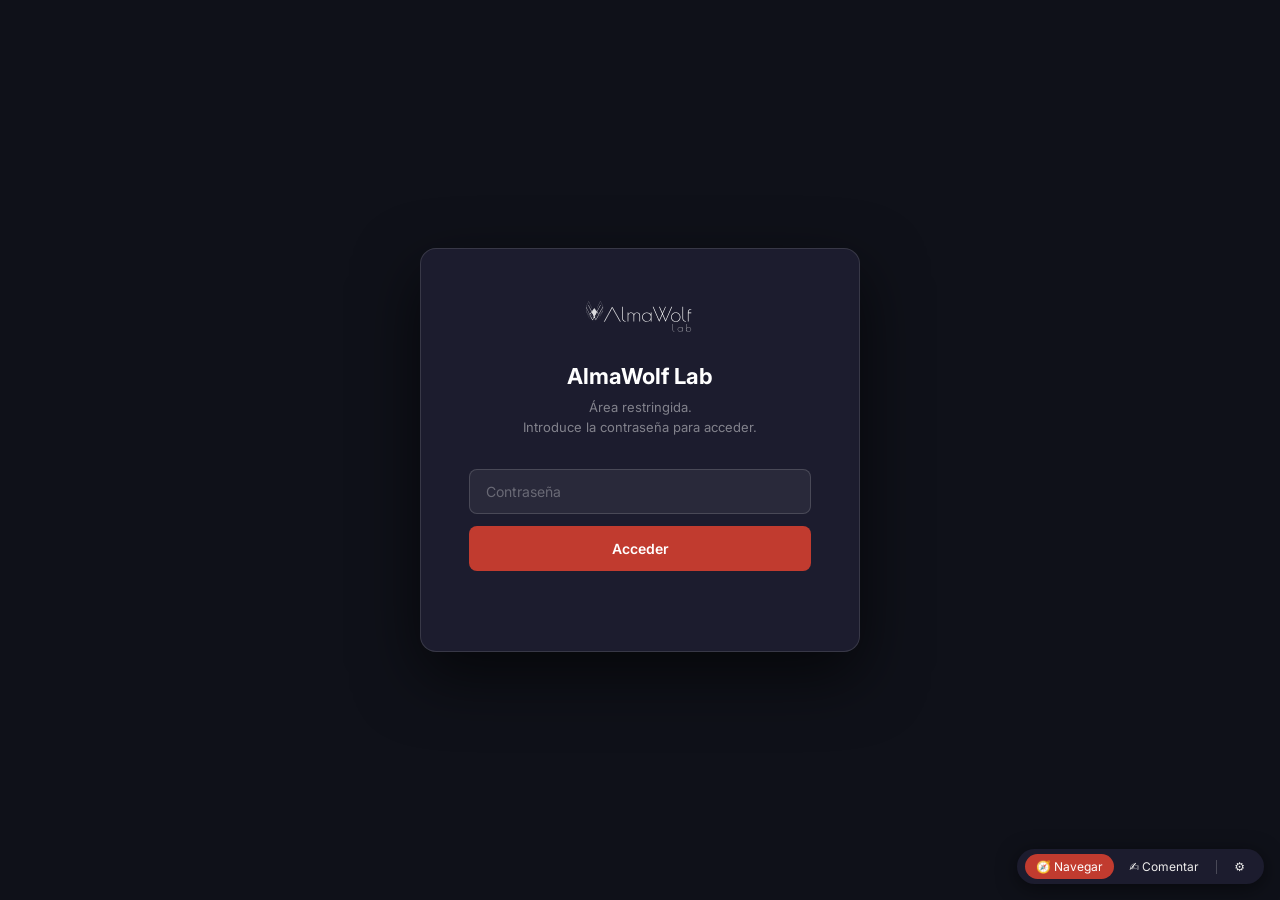
==== commit 7ea2f122: "feat: redirect root to v1/" ====
--- a/index.html
+++ b/index.html
@@ -2,36 +2,11 @@
 <html lang="es">
 <head>
 <meta charset="UTF-8">
-<meta name="viewport" content="width=device-width, initial-scale=1.0">
+<meta http-equiv="refresh" content="0;url=v1/">
 <meta name="robots" content="noindex, nofollow">
-<title>AlmaWolf Lab — Versiones</title>
-<link rel="preconnect" href="https://fonts.googleapis.com">
-<link href="https://fonts.googleapis.com/css2?family=Inter:wght@300;400;500;600&display=swap" rel="stylesheet">
-<style>
-*{margin:0;padding:0;box-sizing:border-box}
-body{font-family:'Inter',system-ui,sans-serif;background:#EDECEB;color:#1C1C2E;min-height:100vh;display:flex;flex-direction:column;justify-content:center;align-items:center;padding:48px 24px}
-.logo{margin-bottom:48px}
-.logo img{display:block;height:40px}
-h1{font-size:13px;font-weight:600;letter-spacing:.18em;text-transform:uppercase;color:#6B7280;margin-bottom:32px}
-.list{list-style:none;display:flex;flex-direction:column;gap:12px;width:100%;max-width:440px}
-.list a{
-  display:flex;justify-content:space-between;align-items:center;
-  background:#fff;border:1px solid #D5D4D2;border-radius:8px;
-  padding:16px 20px;text-decoration:none;color:#1C1C2E;
-  font-size:14px;font-weight:500;transition:border-color .15s;
-}
-.list a:hover{border-color:#C13B2F}
-.list a .v{font-weight:300;color:#6B7280;font-size:13px}
-.list a.archived{opacity:.6}
-</style>
+<title>AlmaWolf Lab</title>
 </head>
 <body>
-<div class="logo">
-  <img src="v1/Logo-AlmawolfLab.svg" alt="AlmaWolf Lab">
-</div>
-<h1>Versiones publicadas</h1>
-<ul class="list">
-  <li><a href="v1/"><span>V1 — Landing + Proyecto HER</span><span class="v">v1</span></a></li>
-</ul>
+<script>window.location.replace('v1/');</script>
 </body>
 </html>
